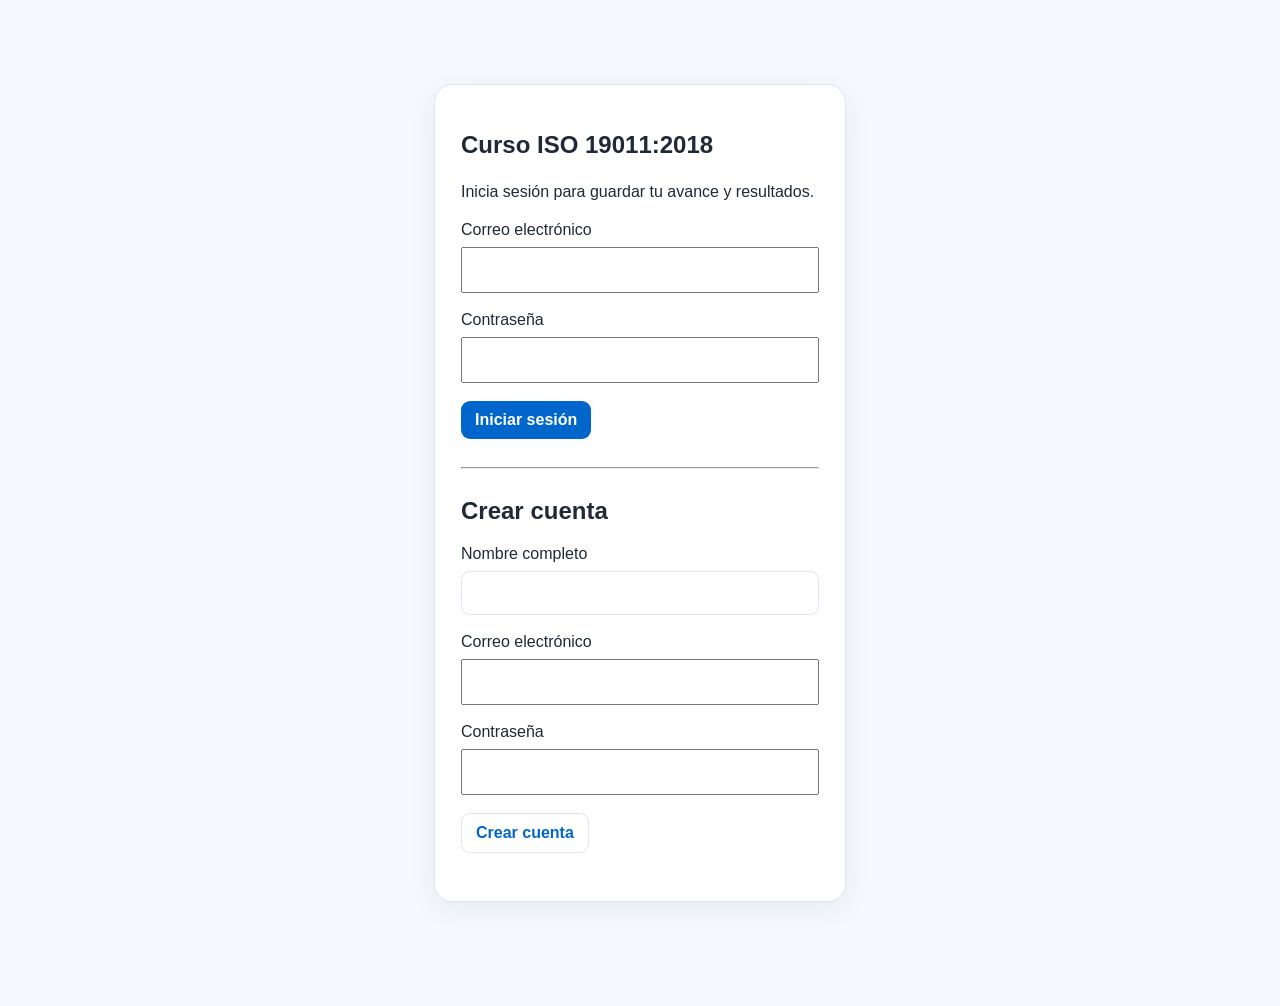
==== login.html @ a764bc54 "Add Supabase authentication" ====
<!doctype html>
<html lang="es">
<head>
  <meta charset="utf-8">
  <meta name="viewport" content="width=device-width, initial-scale=1">
  <title>Acceso · Curso ISO 19011</title>
  <link rel="stylesheet" href="css/style.css">
</head>

<body>
  <main style="max-width:460px;margin:60px auto;padding:24px;">
    <section class="lesson">
      <h1>Curso ISO 19011:2018</h1>
      <p>Inicia sesión para guardar tu avance y resultados.</p>

      <form id="loginForm">
        <label>
          Correo electrónico
          <input
            id="loginEmail"
            type="email"
            required
            autocomplete="email"
            style="display:block;width:100%;padding:12px;margin:8px 0 18px;"
          >
        </label>

        <label>
          Contraseña
          <input
            id="loginPassword"
            type="password"
            required
            minlength="6"
            autocomplete="current-password"
            style="display:block;width:100%;padding:12px;margin:8px 0 18px;"
          >
        </label>

        <button class="btn" type="submit">Iniciar sesión</button>
      </form>

      <hr style="margin:28px 0;">

      <h2>Crear cuenta</h2>

      <form id="registerForm">
        <label>
          Nombre completo
          <input
            id="registerName"
            type="text"
            required
            style="display:block;width:100%;padding:12px;margin:8px 0 18px;"
          >
        </label>

        <label>
          Correo electrónico
          <input
            id="registerEmail"
            type="email"
            required
            autocomplete="email"
            style="display:block;width:100%;padding:12px;margin:8px 0 18px;"
          >
        </label>

        <label>
          Contraseña
          <input
            id="registerPassword"
            type="password"
            required
            minlength="6"
            autocomplete="new-password"
            style="display:block;width:100%;padding:12px;margin:8px 0 18px;"
          >
        </label>

        <button class="btn secondary" type="submit">Crear cuenta</button>
      </form>

      <div id="authMessage" style="margin-top:22px;"></div>
    </section>
  </main>

  <script type="module" src="js/auth.js"></script>
</body>
</html>
---- css/style.css ----
:root{
  --blue:#0066cc;--blue2:#0b84e5;--navy:#0d2a4a;--ink:#1f2937;--muted:#64748b;
  --bg:#f5f8fc;--card:#ffffff;--line:#dce6f2;--ok:#0f9d58;--warn:#f59e0b;--danger:#d93025;
}
*{box-sizing:border-box} body{margin:0;font-family:Inter,Segoe UI,Arial,sans-serif;background:var(--bg);color:var(--ink)}
button,input{font:inherit}.app{display:grid;grid-template-columns:290px 1fr;min-height:100vh}
.sidebar{background:linear-gradient(180deg,var(--navy),#102f54);color:white;padding:22px;position:sticky;top:0;height:100vh;overflow:auto}
.brand{font-weight:800;font-size:20px;letter-spacing:.4px}.tag{font-size:12px;opacity:.75;margin-top:4px}
.progress-wrap{margin:22px 0}.progressbar{height:10px;background:#274765;border-radius:999px;overflow:hidden}.progressbar i{display:block;height:100%;background:#36a3ff;width:0}
.progress-label{font-size:12px;margin-top:8px;opacity:.85}
.module-nav button{width:100%;display:block;text-align:left;border:0;background:transparent;color:white;padding:12px;border-radius:10px;margin:5px 0;cursor:pointer}
.module-nav button:hover,.module-nav button.active{background:rgba(255,255,255,.12)}
.main{padding:28px 34px 60px;max-width:1200px;width:100%}
.topbar{display:flex;justify-content:space-between;align-items:center;margin-bottom:18px}
.topbar h1{font-size:28px;margin:0}.actions{display:flex;gap:8px}
.btn{border:0;border-radius:9px;padding:10px 14px;cursor:pointer;background:var(--blue);color:white;font-weight:700}
.btn.secondary{background:white;color:var(--blue);border:1px solid var(--line)}
.hero,.lesson,.quiz,.certificate{background:var(--card);border:1px solid var(--line);border-radius:18px;padding:26px;box-shadow:0 8px 28px rgba(13,42,74,.06);margin-bottom:20px}
.hero{background:linear-gradient(135deg,#fff,#eef7ff)}.hero h2{font-size:32px;margin:0 0 8px}.meta{color:var(--muted);margin-bottom:14px}
.objectives{display:grid;grid-template-columns:repeat(2,minmax(0,1fr));gap:10px;padding:0;list-style:none}
.objectives li{background:#eef6ff;padding:12px;border-radius:10px;border-left:4px solid var(--blue)}
.lesson h3{color:var(--navy);font-size:23px;margin-top:0}.lesson p,.lesson li{line-height:1.65}
.callout{padding:14px 16px;border-radius:12px;margin:16px 0}.callout.key{background:#e9f5ff;border-left:5px solid var(--blue)}
.callout.tip{background:#eaf8f0;border-left:5px solid var(--ok)}.callout.warning{background:#fff6df;border-left:5px solid var(--warn)}
.cards{display:grid;gap:14px;margin:16px 0}.cards.two{grid-template-columns:repeat(2,1fr)}.cards.three{grid-template-columns:repeat(3,1fr)}.cards.four{grid-template-columns:repeat(4,1fr)}
.cards article{border:1px solid var(--line);border-radius:14px;padding:16px;background:white}.badge{display:inline-block;background:#e8f3ff;color:var(--blue);padding:4px 8px;border-radius:999px;font-size:12px;font-weight:800}
.compare{display:grid;grid-template-columns:1fr 1fr;gap:16px}.compare>div{border:1px solid var(--line);border-radius:14px;padding:16px}
.process{display:flex;gap:8px;flex-wrap:wrap;margin:18px 0}.process span{background:#e8f3ff;color:var(--navy);padding:10px 14px;border-radius:999px;font-weight:700}.process span:not(:last-child)::after{content:" →";color:var(--blue)}
table{width:100%;border-collapse:collapse;margin:16px 0}th,td{padding:12px;border:1px solid var(--line);text-align:left}th{background:#edf5ff}
.quiz h3{margin-top:0}.question{border-top:1px solid var(--line);padding:16px 0}.question:first-of-type{border-top:0}.question label{display:block;margin:8px 0;cursor:pointer}
.feedback{margin-top:8px;font-weight:700}.feedback.ok{color:var(--ok)}.feedback.bad{color:var(--danger)}
.module-footer{display:flex;justify-content:space-between;gap:10px;margin-top:22px}.hidden{display:none!important}
.certificate{text-align:center;padding:40px;border:8px double #b8ccea}.certificate h2{font-size:38px;color:var(--navy)}.certificate .name{font-size:30px;font-weight:800;margin:25px 0}
input[type=text]{width:100%;padding:12px;border:1px solid var(--line);border-radius:9px}
.small{font-size:12px;color:var(--muted)}
@media(max-width:850px){.app{grid-template-columns:1fr}.sidebar{position:relative;height:auto}.main{padding:18px}.objectives,.cards.two,.cards.three,.cards.four,.compare{grid-template-columns:1fr}}
@media print{.sidebar,.topbar,.module-footer,.quiz .btn{display:none!important}.app{display:block}.main{max-width:none}.lesson,.hero,.quiz,.certificate{box-shadow:none;break-inside:avoid}}
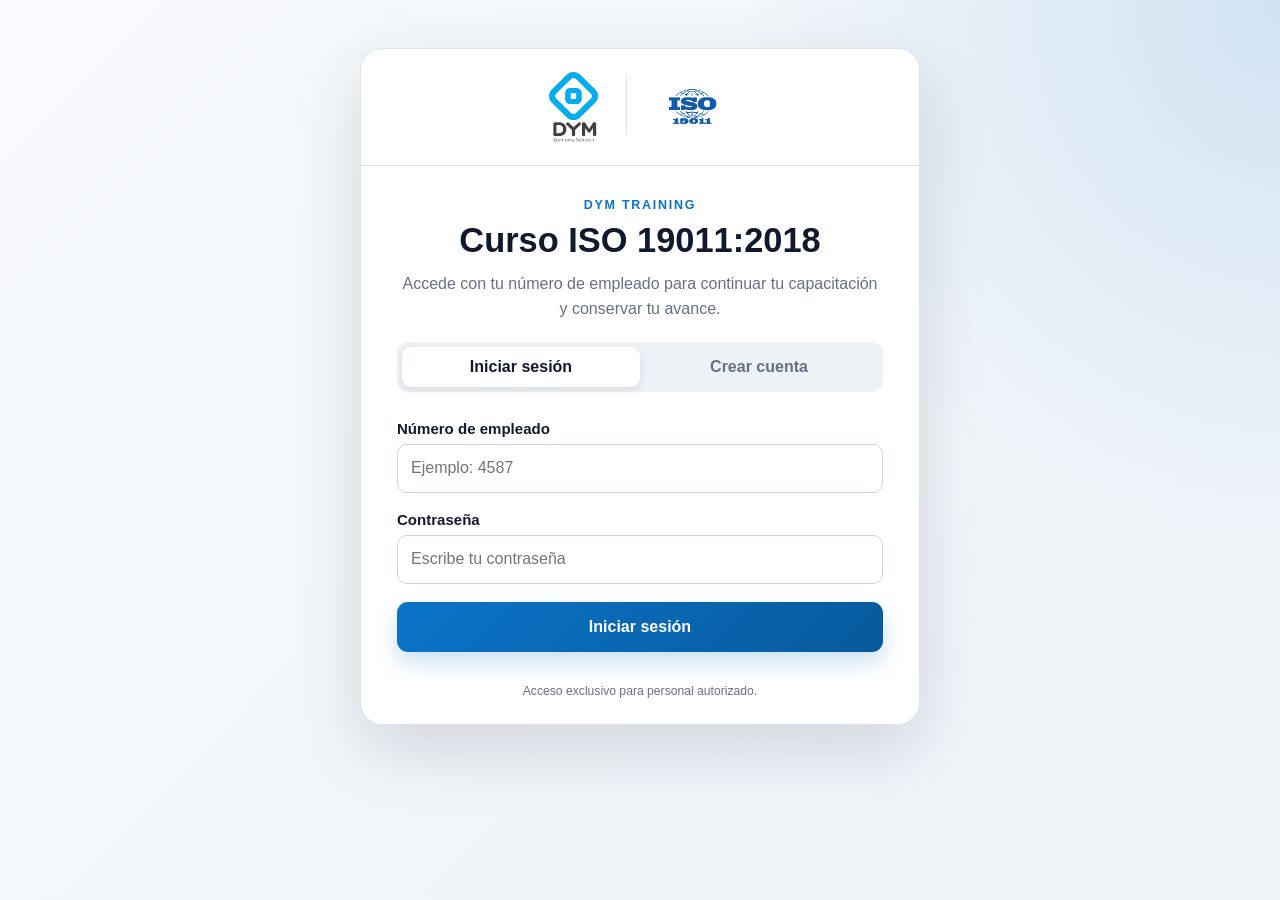
==== commit 56645b14: "Add employee number authentication" ====
--- a/login.html
+++ b/login.html
@@ -3,88 +3,98 @@
 <head>
   <meta charset="utf-8">
   <meta name="viewport" content="width=device-width, initial-scale=1">
-  <title>Acceso · Curso ISO 19011</title>
-  <link rel="stylesheet" href="css/style.css">
+  <title>Acceso · Curso ISO 19011:2018</title>
+  <link rel="stylesheet" href="./css/style.css">
+  <link rel="stylesheet" href="./css/auth.css">
 </head>
+<body class="auth-page">
+  <main class="auth-shell">
+    <section class="auth-card" aria-labelledby="authTitle">
+      <header class="auth-branding">
+        <img src="./assets/dym-logo.png" class="auth-logo auth-logo-dym" alt="DYM Stamping Solutions">
+        <span class="auth-brand-divider" aria-hidden="true"></span>
+        <img src="./assets/iso19011-logo.png" class="auth-logo auth-logo-iso" alt="ISO 19011">
+      </header>
 
-<body>
-  <main style="max-width:460px;margin:60px auto;padding:24px;">
-    <section class="lesson">
-      <h1>Curso ISO 19011:2018</h1>
-      <p>Inicia sesión para guardar tu avance y resultados.</p>
+      <div class="auth-intro">
+        <p class="auth-kicker">DYM Training</p>
+        <h1 id="authTitle">Curso ISO 19011:2018</h1>
+        <p>Accede con tu número de empleado para continuar tu capacitación y conservar tu avance.</p>
+      </div>
 
-      <form id="loginForm">
-        <label>
-          Correo electrónico
-          <input
-            id="loginEmail"
-            type="email"
-            required
-            autocomplete="email"
-            style="display:block;width:100%;padding:12px;margin:8px 0 18px;"
-          >
-        </label>
+      <div class="auth-tabs" role="tablist" aria-label="Opciones de acceso">
+        <button id="showLoginButton" class="auth-tab is-active" type="button"
+          role="tab" aria-selected="true" aria-controls="loginPanel">Iniciar sesión</button>
+        <button id="showRegisterButton" class="auth-tab" type="button"
+          role="tab" aria-selected="false" aria-controls="registerPanel">Crear cuenta</button>
+      </div>
 
-        <label>
-          Contraseña
-          <input
-            id="loginPassword"
-            type="password"
-            required
-            minlength="6"
-            autocomplete="current-password"
-            style="display:block;width:100%;padding:12px;margin:8px 0 18px;"
-          >
-        </label>
+      <section id="loginPanel" class="auth-panel" role="tabpanel" aria-labelledby="showLoginButton">
+        <form id="loginForm" novalidate>
+          <div class="auth-field">
+            <label for="employeeNumberLogin">Número de empleado</label>
+            <input id="employeeNumberLogin" name="employeeNumber" type="text"
+              autocomplete="username" maxlength="30" placeholder="Ejemplo: 4587" required>
+          </div>
 
-        <button class="btn" type="submit">Iniciar sesión</button>
-      </form>
+          <div class="auth-field">
+            <label for="loginPassword">Contraseña</label>
+            <input id="loginPassword" name="password" type="password"
+              autocomplete="current-password" minlength="8"
+              placeholder="Escribe tu contraseña" required>
+          </div>
 
-      <hr style="margin:28px 0;">
+          <button id="loginButton" class="auth-primary-button" type="submit">Iniciar sesión</button>
+        </form>
+      </section>
 
-      <h2>Crear cuenta</h2>
+      <section id="registerPanel" class="auth-panel" role="tabpanel"
+        aria-labelledby="showRegisterButton" hidden>
+        <form id="registerForm" novalidate>
+          <div class="auth-field">
+            <label for="registerName">Nombre completo</label>
+            <input id="registerName" name="fullName" type="text"
+              autocomplete="name" maxlength="120" placeholder="Nombre y apellidos" required>
+          </div>
 
-      <form id="registerForm">
-        <label>
-          Nombre completo
-          <input
-            id="registerName"
-            type="text"
-            required
-            style="display:block;width:100%;padding:12px;margin:8px 0 18px;"
-          >
-        </label>
+          <div class="auth-field">
+            <label for="employeeNumberRegister">Número de empleado</label>
+            <input id="employeeNumberRegister" name="employeeNumber" type="text"
+              autocomplete="username" maxlength="30" placeholder="Ejemplo: 4587" required>
+            <small>Será tu identificador de acceso y no podrá repetirse.</small>
+          </div>
 
-        <label>
-          Correo electrónico
-          <input
-            id="registerEmail"
-            type="email"
-            required
-            autocomplete="email"
-            style="display:block;width:100%;padding:12px;margin:8px 0 18px;"
-          >
-        </label>
+          <div class="auth-field">
+            <label for="registerPassword">Contraseña</label>
+            <input id="registerPassword" name="password" type="password"
+              autocomplete="new-password" minlength="8" maxlength="72"
+              placeholder="Mínimo 8 caracteres" required>
+          </div>
 
-        <label>
-          Contraseña
-          <input
-            id="registerPassword"
-            type="password"
-            required
-            minlength="6"
-            autocomplete="new-password"
-            style="display:block;width:100%;padding:12px;margin:8px 0 18px;"
-          >
-        </label>
+          <div class="auth-field">
+            <label for="confirmPassword">Confirmar contraseña</label>
+            <input id="confirmPassword" name="confirmPassword" type="password"
+              autocomplete="new-password" minlength="8" maxlength="72"
+              placeholder="Repite tu contraseña" required>
+          </div>
 
-        <button class="btn secondary" type="submit">Crear cuenta</button>
-      </form>
+          <label class="auth-checkbox">
+            <input id="acceptTerms" type="checkbox" required>
+            <span>Confirmo que los datos proporcionados son correctos y que esta cuenta será utilizada únicamente para capacitación.</span>
+          </label>
 
-      <div id="authMessage" style="margin-top:22px;"></div>
+          <button id="registerButton" class="auth-primary-button" type="submit">Crear cuenta</button>
+        </form>
+      </section>
+
+      <div id="authMessage" class="auth-message" role="status" aria-live="polite" hidden></div>
+
+      <footer class="auth-footer">
+        <span>Acceso exclusivo para personal autorizado.</span>
+      </footer>
     </section>
   </main>
 
-  <script type="module" src="js/auth.js"></script>
+  <script type="module" src="./js/auth.js"></script>
 </body>
 </html>
--- a/css/style.css
+++ b/css/style.css
@@ -36,3 +36,128 @@
 .small{font-size:12px;color:var(--muted)}
 @media(max-width:850px){.app{grid-template-columns:1fr}.sidebar{position:relative;height:auto}.main{padding:18px}.objectives,.cards.two,.cards.three,.cards.four,.compare{grid-template-columns:1fr}}
 @media print{.sidebar,.topbar,.module-footer,.quiz .btn{display:none!important}.app{display:block}.main{max-width:none}.lesson,.hero,.quiz,.certificate{box-shadow:none;break-inside:avoid}}
+
+/* Módulo 0 · Inducción y evaluación diagnóstica */
+.module-nav button:disabled{opacity:.42;cursor:not-allowed;background:transparent}
+.lead{font-size:18px;line-height:1.65;color:var(--muted);max-width:850px}
+.diagnostic-badge{display:inline-block;margin-bottom:14px;padding:6px 10px;border-radius:999px;background:#fff2cc;color:#755400;font-size:12px;font-weight:800;text-transform:uppercase;letter-spacing:.4px}
+.diagnostic-grid{display:grid;grid-template-columns:repeat(2,minmax(0,1fr));gap:14px;margin:24px 0}
+.diagnostic-grid article{display:flex;flex-direction:column;gap:6px;padding:18px;border:1px solid var(--line);border-radius:14px;background:rgba(255,255,255,.82)}
+.diagnostic-grid article strong{color:var(--navy);font-size:17px}.diagnostic-grid article span{color:var(--muted);line-height:1.45}
+.diagnostic-start{margin-top:6px;padding:13px 20px;font-size:16px}
+.diagnostic-hero.compact{padding-bottom:20px}
+.diagnostic-section{padding-top:20px}
+.section-heading{display:flex;align-items:center;gap:14px;margin-bottom:12px}
+.section-heading>span{display:grid;place-items:center;width:42px;height:42px;border-radius:12px;background:var(--blue);color:#fff;font-size:20px;font-weight:900}
+.section-heading h3,.section-heading p{margin:0}.section-heading p{margin-top:4px;color:var(--muted)}
+.diagnostic-question label{padding:7px 9px;border-radius:8px}.diagnostic-question label:hover{background:#f0f7ff}
+.diagnostic-result{text-align:center}.result-icon{display:grid;place-items:center;width:62px;height:62px;margin:0 auto 15px;border-radius:50%;background:#eaf8f0;color:var(--ok);font-size:34px;font-weight:900}
+.score-ring{display:flex;flex-direction:column;align-items:center;justify-content:center;width:190px;height:190px;margin:26px auto;border-radius:50%;background:conic-gradient(var(--blue) calc(var(--score)*1%),#dfeaf5 0);position:relative}
+.score-ring::before{content:"";position:absolute;inset:14px;border-radius:50%;background:#fff}.score-ring strong,.score-ring span{position:relative;z-index:1}.score-ring strong{font-size:42px;color:var(--navy)}.score-ring span{max-width:130px;color:var(--muted);font-weight:700}
+.result-columns{display:grid;grid-template-columns:1fr 1fr;gap:16px;text-align:left;margin:24px 0}.result-columns article{padding:20px;border:1px solid var(--line);border-radius:14px;background:#fff}.result-columns h3{margin-top:0;color:var(--navy)}.result-columns ul{padding-left:20px;line-height:1.8}
+@media(max-width:850px){.diagnostic-grid,.result-columns{grid-template-columns:1fr}}
+/* =========================================================
+   TOP BAR CORPORATIVA
+========================================================= */
+
+.topbar {
+  min-height: 110px;
+  display: flex;
+  justify-content: space-between;
+  align-items: center;
+  gap: 24px;
+  padding: 18px 32px;
+  background: #ffffff;
+  border-bottom: 1px solid #dfe5ec;
+  box-sizing: border-box;
+}
+
+.brand-left,
+.brand-right {
+  display: flex;
+  align-items: center;
+}
+
+.brand-right {
+  gap: 32px;
+}
+
+.dym-logo {
+  display: block;
+  width: auto;
+  height: 78px;
+  object-fit: contain;
+}
+
+.iso-logo {
+  display: block;
+  width: auto;
+  height: 88px;
+  object-fit: contain;
+}
+
+.topbar .btn.secondary {
+  min-height: 48px;
+  padding: 12px 24px;
+  border: 1px solid #cbd5e1;
+  border-radius: 12px;
+  background: #ffffff;
+  color: #172033;
+  font: inherit;
+  font-weight: 600;
+  cursor: pointer;
+  transition:
+    transform 0.2s ease,
+    border-color 0.2s ease,
+    box-shadow 0.2s ease;
+}
+
+.topbar .btn.secondary:hover {
+  transform: translateY(-1px);
+  border-color: #0b74c9;
+  box-shadow: 0 6px 16px rgba(15, 23, 42, 0.12);
+}
+
+.topbar .btn.secondary:disabled {
+  cursor: not-allowed;
+  opacity: 0.65;
+}
+
+@media (max-width: 800px) {
+  .topbar {
+    min-height: auto;
+    align-items: flex-start;
+    padding: 16px 20px;
+  }
+
+  .brand-right {
+    gap: 16px;
+  }
+
+  .dym-logo {
+    height: 58px;
+  }
+
+  .iso-logo {
+    height: 66px;
+  }
+
+  .topbar .btn.secondary {
+    padding: 10px 16px;
+  }
+}
+
+@media (max-width: 560px) {
+  .topbar {
+    flex-direction: column;
+    align-items: stretch;
+  }
+
+  .brand-left {
+    justify-content: center;
+  }
+
+  .brand-right {
+    justify-content: space-between;
+  }
+}
--- a/css/auth.css
+++ b/css/auth.css
@@ -0,0 +1,195 @@
+:root {
+  --auth-navy: #101a2c;
+  --auth-blue: #0b74c9;
+  --auth-blue-dark: #075a9c;
+  --auth-surface: #ffffff;
+  --auth-page: #eef3f8;
+  --auth-border: #d9e2ec;
+  --auth-text: #172033;
+  --auth-muted: #667085;
+  --auth-error: #b42318;
+  --auth-error-bg: #fef3f2;
+  --auth-success: #067647;
+  --auth-success-bg: #ecfdf3;
+}
+
+* { box-sizing: border-box; }
+
+body.auth-page {
+  min-height: 100vh;
+  margin: 0;
+  color: var(--auth-text);
+  background:
+    radial-gradient(circle at top right, rgba(11,116,201,.14), transparent 34rem),
+    linear-gradient(135deg, #f7f9fc 0%, var(--auth-page) 100%);
+}
+
+.auth-shell {
+  width: min(100% - 32px, 560px);
+  margin: 0 auto;
+  padding: 48px 0;
+}
+
+.auth-card {
+  overflow: hidden;
+  border: 1px solid rgba(217,226,236,.9);
+  border-radius: 22px;
+  background: var(--auth-surface);
+  box-shadow: 0 24px 70px rgba(16,24,40,.14);
+}
+
+.auth-branding {
+  min-height: 112px;
+  display: flex;
+  justify-content: center;
+  align-items: center;
+  gap: 28px;
+  padding: 20px 32px;
+  border-bottom: 1px solid var(--auth-border);
+}
+
+.auth-logo { display: block; width: auto; object-fit: contain; }
+.auth-logo-dym { max-width: 230px; height: 70px; }
+.auth-logo-iso { max-width: 120px; height: 76px; }
+.auth-brand-divider { width: 1px; height: 58px; background: var(--auth-border); }
+
+.auth-intro { padding: 30px 36px 20px; text-align: center; }
+.auth-intro h1 {
+  margin: 5px 0 10px;
+  color: var(--auth-navy);
+  font-size: clamp(1.65rem, 4vw, 2.15rem);
+  line-height: 1.15;
+}
+.auth-intro p { margin: 0 auto; color: var(--auth-muted); line-height: 1.6; }
+.auth-kicker {
+  color: var(--auth-blue) !important;
+  font-size: .78rem;
+  font-weight: 800;
+  letter-spacing: .14em;
+  text-transform: uppercase;
+}
+
+.auth-tabs {
+  display: grid;
+  grid-template-columns: 1fr 1fr;
+  margin: 0 36px;
+  padding: 5px;
+  border-radius: 12px;
+  background: #edf2f7;
+}
+
+.auth-tab {
+  border: 0;
+  border-radius: 9px;
+  padding: 11px 14px;
+  color: var(--auth-muted);
+  background: transparent;
+  font: inherit;
+  font-weight: 700;
+  cursor: pointer;
+}
+.auth-tab.is-active {
+  color: var(--auth-navy);
+  background: #fff;
+  box-shadow: 0 3px 10px rgba(16,24,40,.1);
+}
+
+.auth-panel { padding: 28px 36px 12px; }
+.auth-field { margin-bottom: 18px; }
+.auth-field label {
+  display: block;
+  margin-bottom: 7px;
+  color: var(--auth-navy);
+  font-size: .94rem;
+  font-weight: 700;
+}
+.auth-field input {
+  width: 100%;
+  min-height: 49px;
+  border: 1px solid #cbd5e1;
+  border-radius: 10px;
+  padding: 11px 13px;
+  color: var(--auth-text);
+  background: #fff;
+  font: inherit;
+  outline: none;
+}
+.auth-field input:focus {
+  border-color: var(--auth-blue);
+  box-shadow: 0 0 0 4px rgba(11,116,201,.12);
+}
+.auth-field small {
+  display: block;
+  margin-top: 6px;
+  color: var(--auth-muted);
+  font-size: .78rem;
+}
+
+.auth-checkbox {
+  display: flex;
+  align-items: flex-start;
+  gap: 10px;
+  margin: 4px 0 20px;
+  color: var(--auth-muted);
+  font-size: .82rem;
+  line-height: 1.45;
+}
+.auth-checkbox input { margin-top: 3px; }
+
+.auth-primary-button {
+  width: 100%;
+  min-height: 50px;
+  border: 0;
+  border-radius: 11px;
+  padding: 12px 18px;
+  color: #fff;
+  background: linear-gradient(135deg, var(--auth-blue), var(--auth-blue-dark));
+  font: inherit;
+  font-weight: 800;
+  cursor: pointer;
+  box-shadow: 0 10px 22px rgba(11,116,201,.22);
+}
+.auth-primary-button:disabled { cursor: wait; opacity: .7; }
+
+.auth-message {
+  margin: 12px 36px 6px;
+  border: 1px solid transparent;
+  border-radius: 10px;
+  padding: 12px 14px;
+  font-size: .9rem;
+}
+.auth-message.is-error {
+  border-color: #fecdca;
+  color: var(--auth-error);
+  background: var(--auth-error-bg);
+}
+.auth-message.is-success {
+  border-color: #abefc6;
+  color: var(--auth-success);
+  background: var(--auth-success-bg);
+}
+.auth-message.is-info {
+  border-color: #b2ddff;
+  color: #175cd3;
+  background: #eff8ff;
+}
+
+.auth-footer {
+  padding: 20px 36px 26px;
+  color: var(--auth-muted);
+  font-size: .76rem;
+  text-align: center;
+}
+
+[hidden] { display: none !important; }
+
+@media (max-width: 560px) {
+  .auth-shell { width: min(100% - 20px, 560px); padding: 20px 0; }
+  .auth-card { border-radius: 16px; }
+  .auth-branding { gap: 17px; padding: 18px 20px; }
+  .auth-logo-dym { max-width: 185px; height: 56px; }
+  .auth-logo-iso { max-width: 90px; height: 62px; }
+  .auth-brand-divider { height: 48px; }
+  .auth-intro, .auth-panel { padding-left: 22px; padding-right: 22px; }
+  .auth-tabs, .auth-message { margin-left: 22px; margin-right: 22px; }
+}
